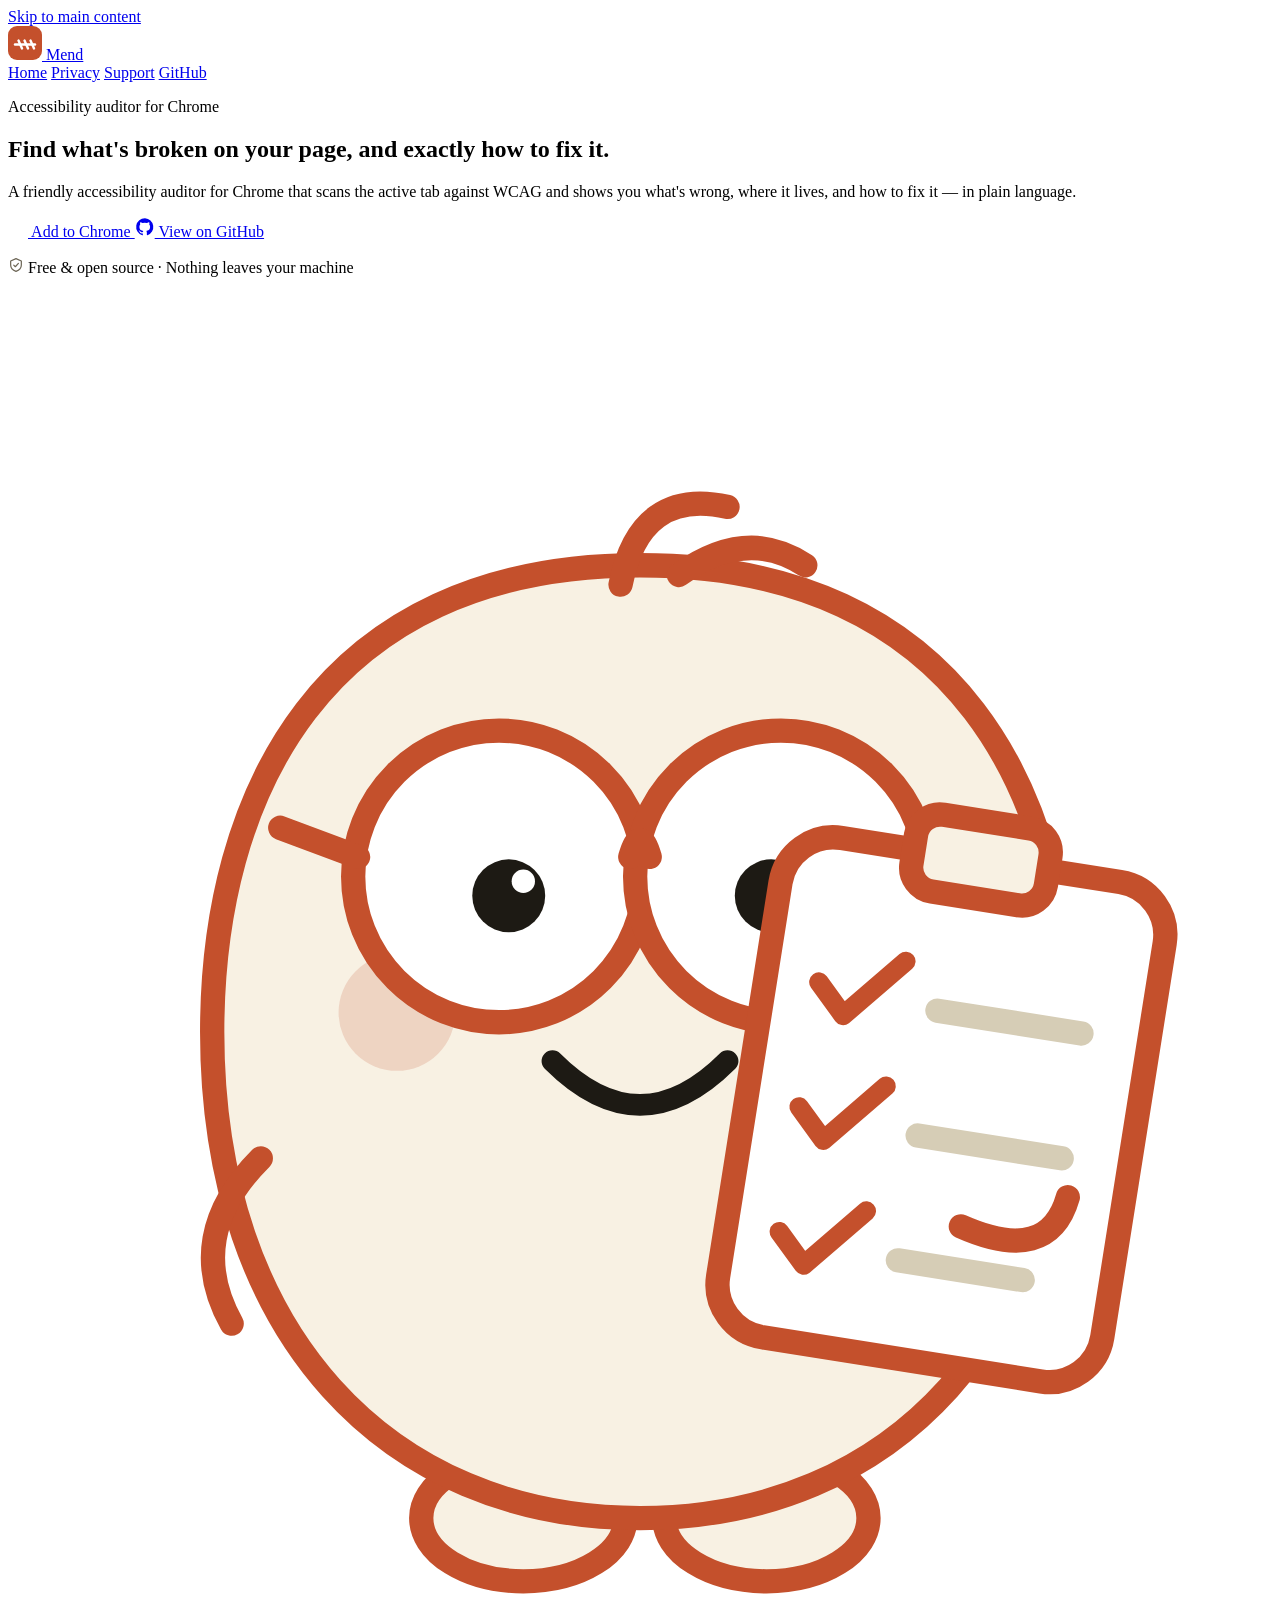
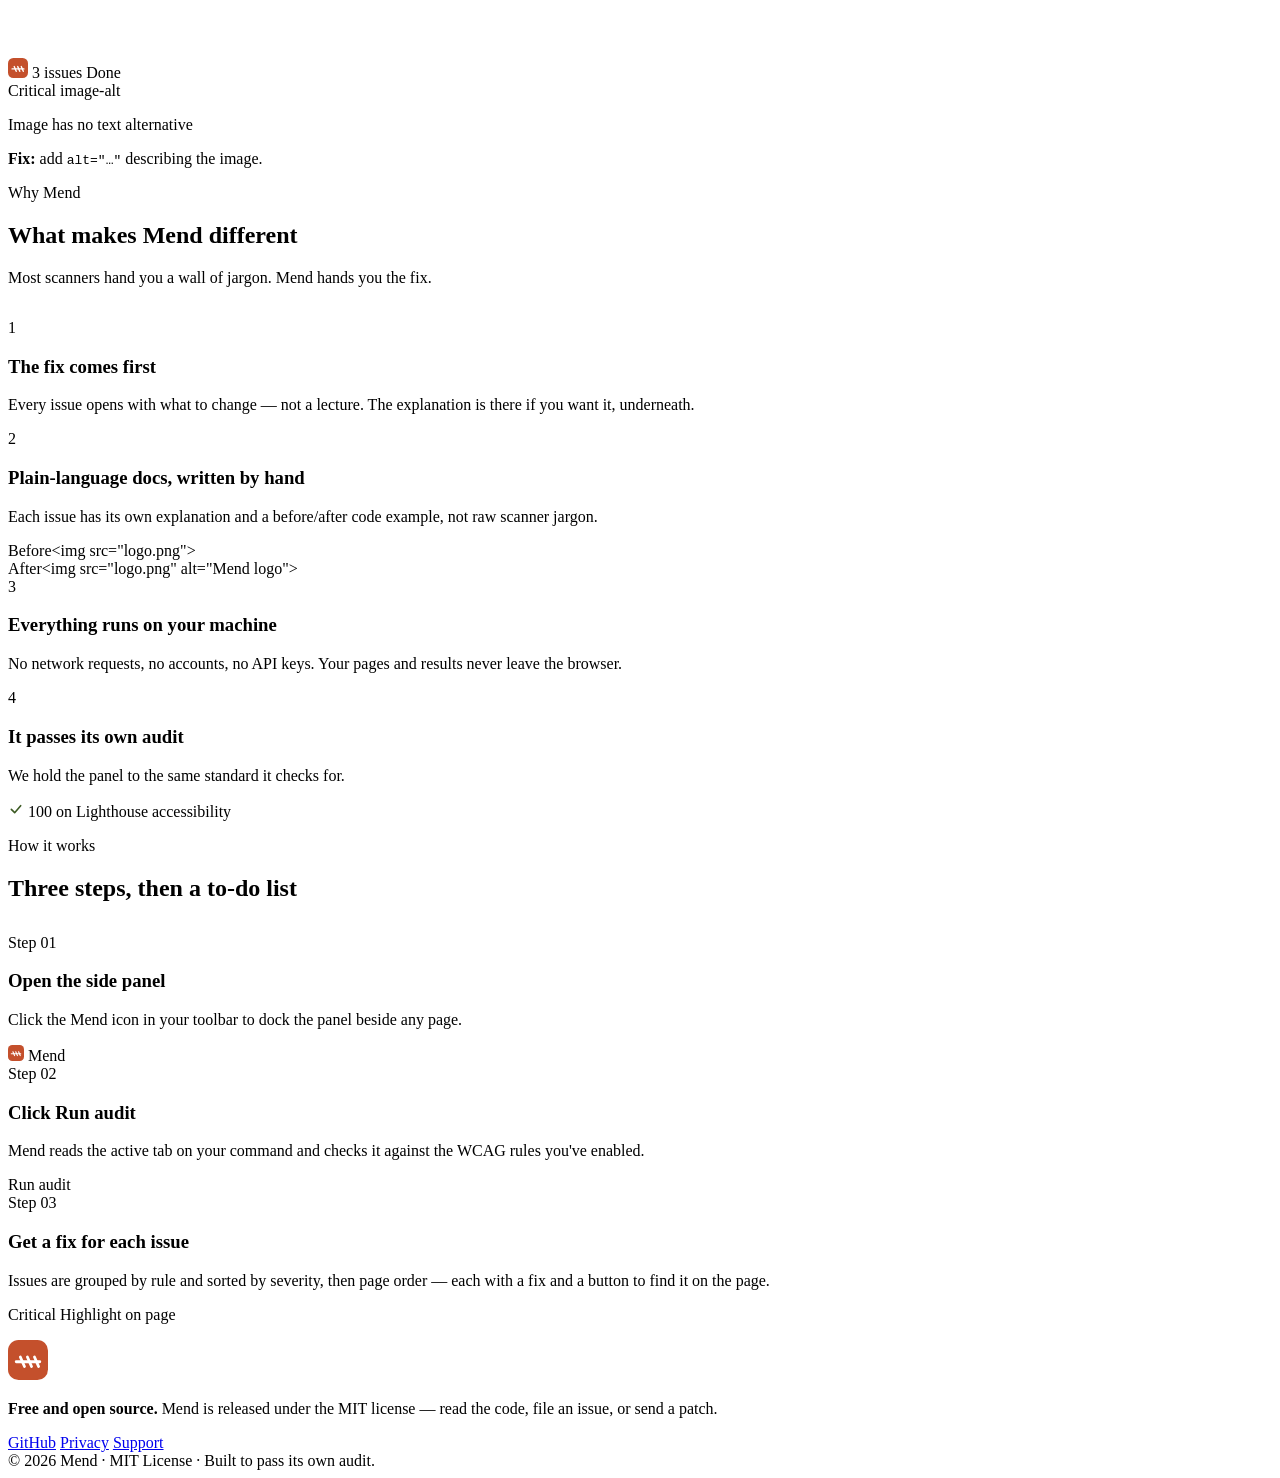
==== index-print.html @ 13b3299f "Publish real links and Chrome Web Store CTA. Replace placeholder URLs across the site, set the priva" ====
<!doctype html>
<html lang="en">
<head>
  <meta charset="utf-8">
  <meta name="viewport" content="width=device-width, initial-scale=1">
  <title>Mend — find what's broken on your page, and how to fix it</title>
  <meta name="description" content="Mend is a free, open-source Chrome extension that audits the page you're viewing against WCAG and shows you what's wrong, where it lives, and how to fix it — all on your machine.">
  <meta name="color-scheme" content="light">
  <link rel="stylesheet" href="styles.css">
  <style>
    /* ---- Print-optimized layout ---- */
    @page { size: A4 portrait; margin: 14mm; }

    @media print {
      html { scroll-behavior: auto; }
      *, *::before, *::after {
        -webkit-print-color-adjust: exact !important;
        print-color-adjust: exact !important;
        transition: none !important;
        animation: none !important;
      }
      body {
        background: #fbf8f0 !important;
        background-image: none !important;
        font-size: 11pt;
      }
      .skip-link { display: none !important; }

      /* header: static, no sticky/blur, no page-repeat */
      .site-header {
        position: static !important;
        backdrop-filter: none !important;
        background: #fbf8f0 !important;
        break-inside: avoid;
        break-after: avoid;
      }

      /* keep blocks intact across page breaks */
      .hero, .feature, .step, .codeflip,
      .panel-mock, .site-footer__band, .site-footer__fine {
        break-inside: avoid;
      }
      h1, h2, h3 { break-after: avoid; }
      section[aria-labelledby="how-h"] { break-before: page; }

      /* let the audit card sit in flow rather than overlap Pip on the page */
      .hero__art-inner { min-height: 0; }
      .hero__pip { width: 220px; }
      .panel-mock--float {
        position: static !important;
        width: 100%;
        max-width: 280px;
        margin: -0.5rem auto 0;
      }

      .site-footer { background: #fbf8f0 !important; }
      a { color: var(--accent-text) !important; }
    }
  </style>
</head>
<body>
  <a class="skip-link" href="#main">Skip to main content</a>

  <header class="site-header">
    <div class="wrap site-header__inner">
      <a class="brand" href="index.html" aria-label="Mend — home">
        <span class="brand__mark" aria-hidden="true">
          <svg width="34" height="34" viewBox="0 0 34 34" fill="none">
            <rect width="34" height="34" rx="9" fill="#c4502c"/>
            <path d="M7 18.5 H27" stroke="#fff" stroke-width="2.4" stroke-linecap="round"/>
            <g stroke="#fff" stroke-width="2.4" stroke-linecap="round">
              <path d="M10.5 14.5 l3.5 8"/>
              <path d="M16.5 14.5 l3.5 8"/>
              <path d="M22.5 14.5 l3.5 8"/>
            </g>
          </svg>
        </span>
        <span>Mend</span>
      </a>
      <nav class="site-nav" aria-label="Primary">
        <a href="index.html" aria-current="page">Home</a>
        <a href="privacy.html">Privacy</a>
        <a href="support.html">Support</a>
        <a href="https://github.com/jpreecedev/mend-a11y">GitHub</a>
      </nav>
    </div>
  </header>

  <main id="main">

    <!-- HERO -->
    <section class="hero" aria-labelledby="hero-h">
      <div class="wrap hero__grid">
        <div class="hero__copy">
          <p class="eyebrow">Accessibility auditor for Chrome</p>
          <h1 id="hero-h">Find what's broken on your page, and exactly how to fix it.</h1>
          <p class="hero__sub">A friendly accessibility auditor for Chrome that scans the active tab against WCAG and shows you what's wrong, where it lives, and how to fix it — in plain language.</p>
          <div class="hero__cta">
            <a class="btn btn--primary btn--lg" href="https://chromewebstore.google.com/detail/mend-accessibility-audit/iihcbcolbnbbccohpcendeneofimpcmo">
              <svg width="20" height="20" viewBox="0 0 24 24" fill="none" aria-hidden="true">
                <circle cx="12" cy="12" r="9.2" stroke="#fff" stroke-width="1.8"/>
                <circle cx="12" cy="12" r="3.4" fill="#fff"/>
                <path d="M12 2.8 v6.2 M20 7.6 l-5.2 3 M5.6 19 l3.4-5.6" stroke="#fff" stroke-width="1.8" stroke-linecap="round"/>
              </svg>
              Add to Chrome
            </a>
            <a class="btn btn--ghost btn--lg" href="https://github.com/jpreecedev/mend-a11y">
              <svg width="20" height="20" viewBox="0 0 24 24" fill="currentColor" aria-hidden="true">
                <path d="M12 1.5A10.5 10.5 0 0 0 8.7 22c.5.1.7-.2.7-.5v-1.8c-2.9.6-3.5-1.4-3.5-1.4-.5-1.2-1.1-1.5-1.1-1.5-.9-.6.1-.6.1-.6 1 .1 1.5 1 1.5 1 .9 1.6 2.4 1.1 3 .9.1-.7.4-1.1.6-1.4-2.3-.3-4.7-1.1-4.7-5a4 4 0 0 1 1-2.7c-.1-.3-.5-1.4.1-2.8 0 0 .9-.3 2.8 1a9.6 9.6 0 0 1 5 0c1.9-1.3 2.8-1 2.8-1 .6 1.4.2 2.5.1 2.8a4 4 0 0 1 1 2.7c0 3.9-2.3 4.7-4.6 5 .4.3.7.9.7 1.9v2.8c0 .3.2.6.7.5A10.5 10.5 0 0 0 12 1.5Z"/>
              </svg>
              View on GitHub
            </a>
          </div>
          <p class="hero__note">
            <svg width="16" height="16" viewBox="0 0 24 24" fill="none" aria-hidden="true">
              <path d="M12 2.5 4 6v6c0 5 3.4 8 8 9.5 4.6-1.5 8-4.5 8-9.5V6l-8-3.5Z" stroke="#6c6555" stroke-width="1.8" stroke-linejoin="round"/>
              <path d="M8.6 12.2 11 14.6 15.6 9.6" stroke="#6c6555" stroke-width="1.8" stroke-linecap="round" stroke-linejoin="round"/>
            </svg>
            Free &amp; open source · Nothing leaves your machine
          </p>
        </div>

        <div class="hero__art">
          <div class="hero__art-inner">
            <svg class="pip hero__pip" viewBox="0 0 260 280" role="img" aria-labelledby="pipT pipD">
              <title id="pipT">Pip, the Mend inspector</title>
              <desc id="pipD">A small round character with big round glasses, holding a clipboard with a checklist.</desc>
              <g fill="#f8f1e3" stroke="#c4502c" stroke-width="5" stroke-linejoin="round">
                <ellipse cx="106" cy="252" rx="21" ry="13"/>
                <ellipse cx="156" cy="252" rx="21" ry="13"/>
              </g>
              <path d="M130 56 C 196 56 218 104 218 152 C 218 214 182 252 130 252 C 78 252 42 214 42 152 C 42 104 64 56 130 56 Z" fill="#f8f1e3" stroke="#c4502c" stroke-width="5" stroke-linejoin="round"/>
              <g fill="none" stroke="#c4502c" stroke-width="5" stroke-linecap="round">
                <path d="M126 60 q 4 -20 22 -16"/>
                <path d="M138 58 q 14 -10 26 -2"/>
              </g>
              <g fill="#c4502c" opacity=".18">
                <circle cx="80" cy="148" r="12"/>
                <circle cx="180" cy="148" r="12"/>
              </g>
              <g fill="#ffffff" stroke="#c4502c" stroke-width="5" stroke-linecap="round" stroke-linejoin="round">
                <circle cx="101" cy="120" r="30"/>
                <circle cx="159" cy="120" r="30"/>
              </g>
              <g fill="none" stroke="#c4502c" stroke-width="5" stroke-linecap="round">
                <path d="M128 116 q 2 -7 4 0"/>
                <path d="M72 116 L 56 110"/>
                <path d="M188 116 L 204 110"/>
              </g>
              <g fill="#1d1a14">
                <circle cx="103" cy="124" r="7.5"/>
                <circle cx="157" cy="124" r="7.5"/>
              </g>
              <g fill="#ffffff">
                <circle cx="106" cy="121" r="2.4"/>
                <circle cx="160" cy="121" r="2.4"/>
              </g>
              <path d="M112 158 q 18 18 36 0" fill="none" stroke="#1d1a14" stroke-width="4.5" stroke-linecap="round"/>
              <path d="M52 178 q -16 16 -6 34" fill="none" stroke="#c4502c" stroke-width="5" stroke-linecap="round"/>
              <g transform="rotate(9 192 168)">
                <rect x="152" y="116" width="80" height="104" rx="11" fill="#ffffff" stroke="#c4502c" stroke-width="5"/>
                <rect x="178" y="108" width="28" height="16" rx="5" fill="#f8f1e3" stroke="#c4502c" stroke-width="5"/>
                <g stroke-linecap="round" stroke-linejoin="round" fill="none">
                  <path d="M163 146 l 6 6 l 11 -13" stroke="#c4502c" stroke-width="4"/>
                  <path d="M163 172 l 6 6 l 11 -13" stroke="#c4502c" stroke-width="4"/>
                  <path d="M163 198 l 6 6 l 11 -13" stroke="#c4502c" stroke-width="4"/>
                </g>
                <g stroke="#d6cdb6" stroke-width="5" stroke-linecap="round">
                  <path d="M188 148 L 218 148"/>
                  <path d="M188 174 L 218 174"/>
                  <path d="M188 200 L 214 200"/>
                </g>
              </g>
              <path d="M196 192 q 18 8 22 -6" fill="none" stroke="#c4502c" stroke-width="5" stroke-linecap="round"/>
            </svg>

            <div class="panel-mock panel-mock--float" role="img" aria-label="Example of the Mend side panel: a critical image-alt issue, showing the fix first.">
              <div class="panel-mock__bar">
                <span class="brand__mark" aria-hidden="true">
                  <svg width="20" height="20" viewBox="0 0 34 34" fill="none">
                    <rect width="34" height="34" rx="9" fill="#c4502c"/>
                    <path d="M7 18.5 H27" stroke="#fff" stroke-width="2.4" stroke-linecap="round"/>
                    <g stroke="#fff" stroke-width="2.4" stroke-linecap="round"><path d="M10.5 14.5 l3.5 8"/><path d="M16.5 14.5 l3.5 8"/><path d="M22.5 14.5 l3.5 8"/></g>
                  </svg>
                </span>
                <span>3 issues</span>
                <span class="pass-pill"><span class="dot" style="background:#3c5a23"></span>Done</span>
              </div>
              <div class="panel-issue">
                <div class="panel-issue__top">
                  <span class="dot dot--critical" aria-hidden="true"></span>
                  <span class="panel-issue__sev panel-issue__sev--critical">Critical</span>
                  <span class="panel-issue__rule">image-alt</span>
                </div>
                <p class="panel-issue__title">Image has no text alternative</p>
                <p class="panel-issue__fix"><b>Fix:</b> add <code>alt="…"</code> describing the image.</p>
              </div>
            </div>
          </div>
        </div>
      </div>
    </section>

    <!-- DIFFERENTIATORS -->
    <section class="section" aria-labelledby="diff-h">
      <div class="wrap">
        <p class="eyebrow">Why Mend</p>
        <h2 id="diff-h">What makes Mend different</h2>
        <p class="lede">Most scanners hand you a wall of jargon. Mend hands you the fix.</p>

        <div class="feature-grid" style="margin-top:2rem">
          <div class="feature">
            <span class="feature__num" aria-hidden="true">1</span>
            <h3>The fix comes first</h3>
            <p>Every issue opens with what to change — not a lecture. The explanation is there if you want it, underneath.</p>
          </div>
          <div class="feature">
            <span class="feature__num" aria-hidden="true">2</span>
            <h3>Plain-language docs, written by hand</h3>
            <p>Each issue has its own explanation and a before/after code example, not raw scanner jargon.</p>
            <div class="codeflip" aria-hidden="true">
              <div class="codeflip__row codeflip__row--before"><span class="codeflip__tag">Before</span><span>&lt;img src="logo.png"&gt;</span></div>
              <div class="codeflip__row codeflip__row--after"><span class="codeflip__tag">After</span><span>&lt;img src="logo.png" alt="Mend logo"&gt;</span></div>
            </div>
          </div>
          <div class="feature">
            <span class="feature__num" aria-hidden="true">3</span>
            <h3>Everything runs on your machine</h3>
            <p>No network requests, no accounts, no API keys. Your pages and results never leave the browser.</p>
          </div>
          <div class="feature">
            <span class="feature__num" aria-hidden="true">4</span>
            <h3>It passes its own audit</h3>
            <p>We hold the panel to the same standard it checks for.</p>
            <div class="feature__extra">
              <span class="pass-pill">
                <svg width="16" height="16" viewBox="0 0 24 24" fill="none" aria-hidden="true">
                  <path d="M5 12.5 10 17.5 19 7" stroke="#3c5a23" stroke-width="2.4" stroke-linecap="round" stroke-linejoin="round"/>
                </svg>
                100 on Lighthouse accessibility
              </span>
            </div>
          </div>
        </div>
      </div>
    </section>

    <!-- HOW IT WORKS -->
    <section class="section section--tight" aria-labelledby="how-h" style="background:var(--surface);border-block:1px solid var(--border)">
      <div class="wrap">
        <p class="eyebrow">How it works</p>
        <h2 id="how-h">Three steps, then a to-do list</h2>

        <ol class="steps" style="margin-top:2rem;list-style:none;padding:0">
          <li class="step">
            <span class="step__n">Step 01</span>
            <h3>Open the side panel</h3>
            <p>Click the Mend icon in your toolbar to dock the panel beside any page.</p>
            <div class="step__demo">
              <span class="mini-btn" aria-hidden="true">
                <span class="brand__mark"><svg width="16" height="16" viewBox="0 0 34 34"><rect width="34" height="34" rx="9" fill="#c4502c"/><path d="M7 18.5 H27" stroke="#fff" stroke-width="2.4" stroke-linecap="round"/><g stroke="#fff" stroke-width="2.4" stroke-linecap="round"><path d="M10.5 14.5 l3.5 8"/><path d="M16.5 14.5 l3.5 8"/><path d="M22.5 14.5 l3.5 8"/></g></svg></span>
                Mend
              </span>
            </div>
          </li>
          <li class="step">
            <span class="step__n">Step 02</span>
            <h3>Click Run audit</h3>
            <p>Mend reads the active tab on your command and checks it against the WCAG rules you've enabled.</p>
            <div class="step__demo">
              <span class="mini-btn mini-btn--accent" aria-hidden="true">Run audit</span>
            </div>
          </li>
          <li class="step">
            <span class="step__n">Step 03</span>
            <h3>Get a fix for each issue</h3>
            <p>Issues are grouped by rule and sorted by severity, then page order — each with a fix and a button to find it on the page.</p>
            <div class="step__demo">
              <span class="mini-btn" aria-hidden="true"><span class="dot dot--critical"></span>Critical</span>
              <span class="mini-btn" aria-hidden="true">Highlight on page</span>
            </div>
          </li>
        </ol>
      </div>
    </section>

  </main>

  <footer class="site-footer">
    <div class="wrap site-footer__band">
      <div class="site-footer__lead">
        <span class="brand__mark" aria-hidden="true">
          <svg width="40" height="40" viewBox="0 0 34 34" fill="none">
            <rect width="34" height="34" rx="9" fill="#c4502c"/>
            <path d="M7 18.5 H27" stroke="#fff" stroke-width="2.4" stroke-linecap="round"/>
            <g stroke="#fff" stroke-width="2.4" stroke-linecap="round"><path d="M10.5 14.5 l3.5 8"/><path d="M16.5 14.5 l3.5 8"/><path d="M22.5 14.5 l3.5 8"/></g>
          </svg>
        </span>
        <p><strong>Free and open source.</strong> Mend is released under the MIT license — read the code, file an issue, or send a patch.</p>
      </div>
      <nav class="footer-links" aria-label="Footer">
        <a href="https://github.com/jpreecedev/mend-a11y">GitHub</a>
        <a href="privacy.html">Privacy</a>
        <a href="support.html">Support</a>
      </nav>
    </div>
    <div class="wrap site-footer__fine">
      <p style="margin:0">© <span>2026</span> Mend · MIT License · Built to pass its own audit.</p>
    </div>
  </footer>

  <script>
    (function () {
      function go() { setTimeout(function () { window.print(); }, 500); }
      if (document.fonts && document.fonts.ready) {
        document.fonts.ready.then(function () {
          if (document.readyState === 'complete') go();
          else window.addEventListener('load', go);
        });
      } else {
        window.addEventListener('load', go);
      }
    })();
  </script>

</body>
</html>
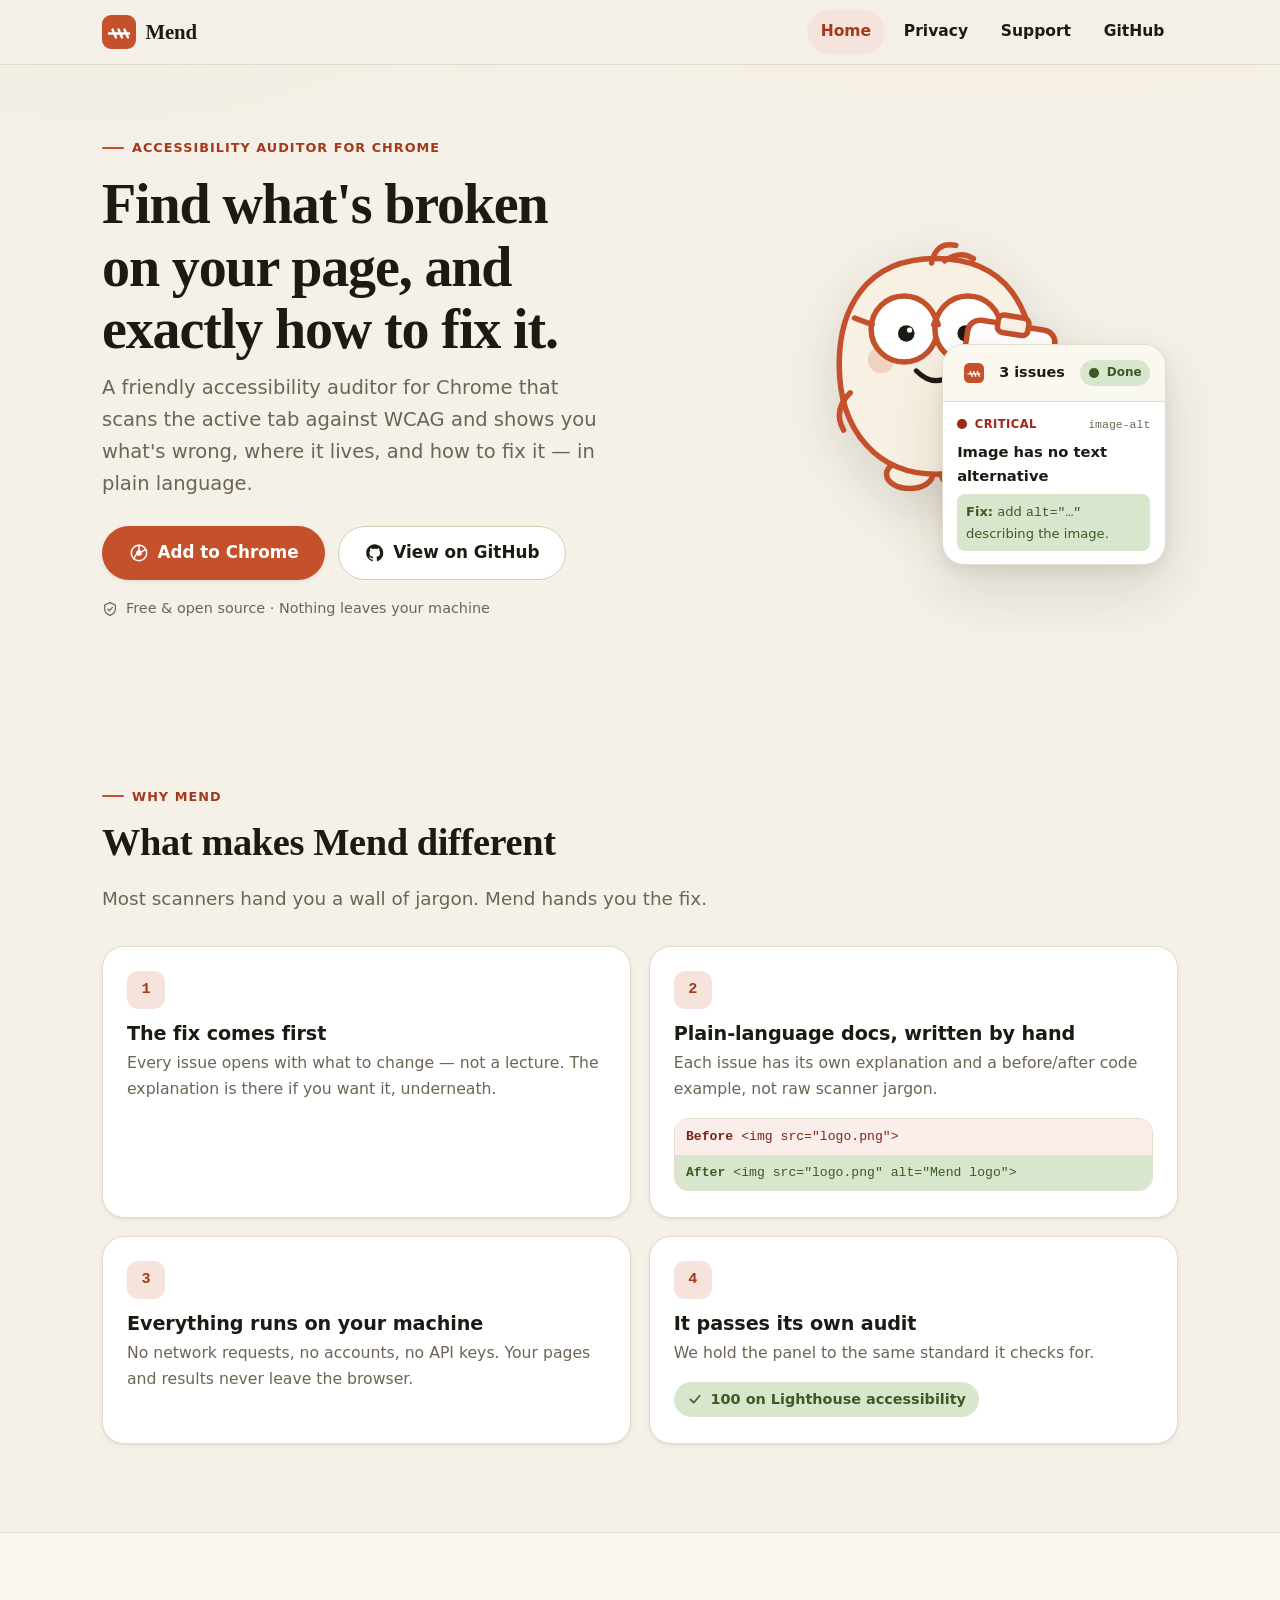
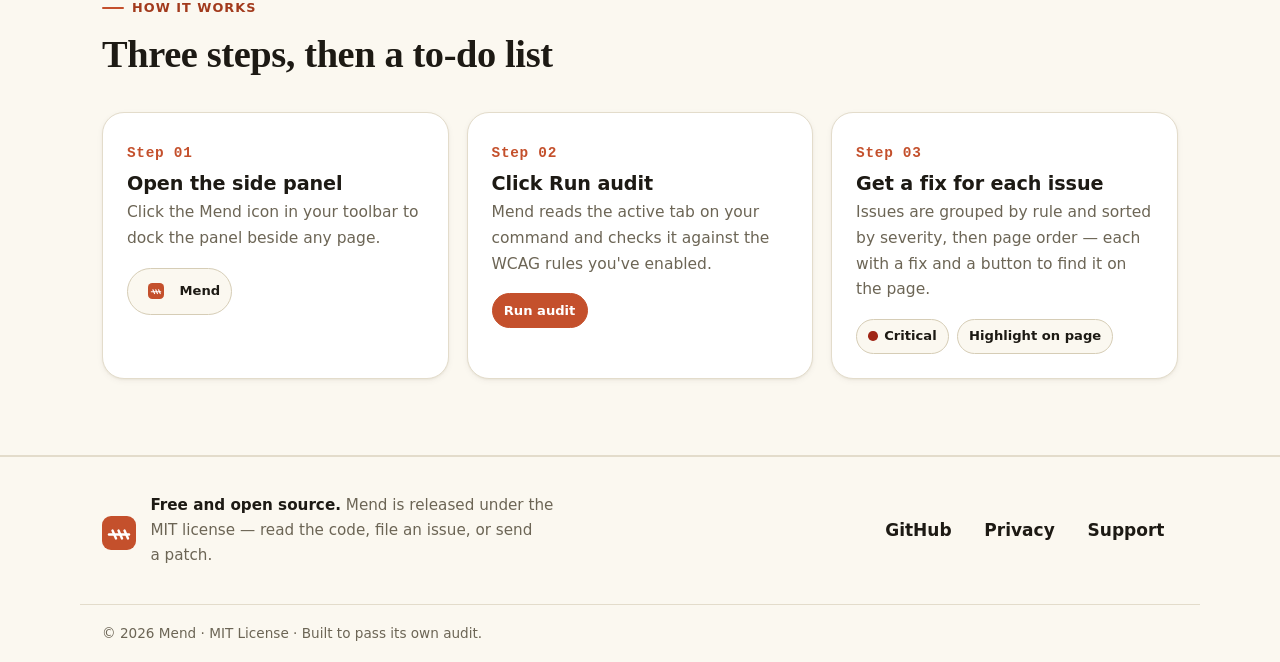
==== commit 43af4217: "Fix mobile nav layout and polish support page UI. Stack nav links below the logo on narrow viewports" ====
--- a/index-print.html
+++ b/index-print.html
@@ -6,6 +6,7 @@
   <title>Mend — find what's broken on your page, and how to fix it</title>
   <meta name="description" content="Mend is a free, open-source Chrome extension that audits the page you're viewing against WCAG and shows you what's wrong, where it lives, and how to fix it — all on your machine.">
   <meta name="color-scheme" content="light">
+  <link rel="icon" href="favicon.svg" type="image/svg+xml">
   <link rel="stylesheet" href="styles.css">
   <style>
     /* ---- Print-optimized layout ---- */
@@ -171,7 +172,6 @@
                   <path d="M188 200 L 214 200"/>
                 </g>
               </g>
-              <path d="M196 192 q 18 8 22 -6" fill="none" stroke="#c4502c" stroke-width="5" stroke-linecap="round"/>
             </svg>
 
             <div class="panel-mock panel-mock--float" role="img" aria-label="Example of the Mend side panel: a critical image-alt issue, showing the fix first.">
--- a/styles.css
+++ b/styles.css
@@ -0,0 +1,622 @@
+/* ============================================================
+   Mend — shared stylesheet
+   Aesthetic: "Paper & Rust" — warm, hand-crafted, calm.
+   Built to pass its own audit: WCAG 2.1 AA.
+   ============================================================ */
+
+/* ---- Design tokens ------------------------------------------------ */
+:root {
+  /* Surfaces */
+  --bg:        #f5f1e8;   /* parchment */
+  --surface:   #fbf8f0;   /* page */
+  --raised:    #ffffff;   /* raised surface */
+  --border:    #e3dccb;
+  --border-strong: #d6cdb6;
+
+  /* Ink */
+  --text:      #1d1a14;   /* near-black, warm cast */
+  --muted:     #6c6555;   /* 5.1:1 on parchment */
+
+  /* Brand */
+  --accent:        #c4502c;  /* rust — fills / white-on-rust only */
+  --accent-text:   #a23a1c;  /* darker rust — links & inline text (5.9:1) */
+  --accent-hover:  #9c3d20;
+  --accent-soft:   #f6e4dc;  /* rust tint for chips */
+
+  /* Pass / success */
+  --pass-text: #3c5a23;
+  --pass-bg:   #d8e6cd;
+
+  /* Severity flourishes */
+  --sev-critical: #a02616;
+  --sev-serious:  #9c4308;
+  --sev-moderate: #735100;
+  --sev-minor:    #5a5340;
+
+  /* Type */
+  --font-display: "Iowan Old Style", "Palatino Linotype", Palatino, "Book Antiqua", Georgia, serif;
+  --font-sans: system-ui, -apple-system, BlinkMacSystemFont, "Segoe UI", Roboto, "Helvetica Neue", Arial, sans-serif;
+  --font-mono: ui-monospace, SFMono-Regular, "SF Mono", Menlo, Consolas, "Liberation Mono", monospace;
+
+  /* Radius */
+  --r-sm: 8px;
+  --r:    14px;
+  --r-lg: 22px;
+  --r-pill: 999px;
+
+  /* Shadows — warm-tinted */
+  --shadow-sm: 0 1px 2px rgba(60, 44, 24, .06), 0 2px 6px rgba(60, 44, 24, .05);
+  --shadow:    0 2px 4px rgba(60, 44, 24, .06), 0 10px 28px rgba(60, 44, 24, .10);
+  --shadow-lg: 0 6px 14px rgba(60, 44, 24, .08), 0 24px 60px rgba(60, 44, 24, .14);
+
+  /* Layout */
+  --maxw: 1120px;
+  --maxw-prose: 720px;
+}
+
+/* ---- Reset / base ------------------------------------------------- */
+*, *::before, *::after { box-sizing: border-box; }
+
+html {
+  -webkit-text-size-adjust: 100%;
+  scroll-behavior: smooth;
+}
+
+body {
+  margin: 0;
+  background: var(--bg);
+  color: var(--text);
+  font-family: var(--font-sans);
+  font-size: 1.0625rem;            /* 17px */
+  line-height: 1.65;
+  -webkit-font-smoothing: antialiased;
+  text-rendering: optimizeLegibility;
+  /* faint paper warmth at the top — purely cosmetic, behind everything */
+  background-image:
+    radial-gradient(1200px 520px at 78% -8%, rgba(196, 80, 44, .055), transparent 70%),
+    radial-gradient(900px 480px at 8% -4%, rgba(115, 81, 0, .035), transparent 65%);
+  background-repeat: no-repeat;
+}
+
+img, svg { max-width: 100%; }
+img { height: auto; }
+
+h1, h2, h3 {
+  font-family: var(--font-display);
+  font-weight: 600;
+  line-height: 1.12;
+  letter-spacing: -0.01em;
+  color: var(--text);
+  margin: 0 0 .5em;
+  text-wrap: balance;
+}
+h1 { font-size: clamp(2.25rem, 5.2vw, 3.5rem); letter-spacing: -0.02em; }
+h2 { font-size: clamp(1.7rem, 3.4vw, 2.4rem); }
+h3 { font-size: 1.2rem; font-family: var(--font-sans); font-weight: 650; letter-spacing: -0.005em; }
+
+p { margin: 0 0 1rem; text-wrap: pretty; }
+
+a { color: var(--accent-text); text-decoration-thickness: 1.5px; text-underline-offset: 2px; }
+a:hover { color: var(--accent-hover); }
+
+ul, ol { margin: 0 0 1rem; padding-left: 1.25rem; }
+li { margin: .25rem 0; }
+
+code, kbd, pre { font-family: var(--font-mono); }
+
+/* ---- Accessibility utilities ------------------------------------- */
+
+/* Visible focus on every interactive element */
+:where(a, button, summary, input, [tabindex]):focus-visible {
+  outline: 3px solid var(--accent);
+  outline-offset: 3px;
+  border-radius: 4px;
+}
+
+/* Skip link */
+.skip-link {
+  position: absolute;
+  left: 12px;
+  top: -60px;
+  z-index: 100;
+  background: var(--text);
+  color: var(--surface);
+  padding: .65rem 1rem;
+  border-radius: var(--r-sm);
+  font-weight: 600;
+  text-decoration: none;
+  transition: top .15s ease;
+}
+.skip-link:focus { top: 12px; color: var(--surface); }
+
+.visually-hidden {
+  position: absolute !important;
+  width: 1px; height: 1px;
+  padding: 0; margin: -1px;
+  overflow: hidden; clip: rect(0 0 0 0);
+  white-space: nowrap; border: 0;
+}
+
+@media (prefers-reduced-motion: reduce) {
+  html { scroll-behavior: auto; }
+  *, *::before, *::after {
+    animation-duration: .001ms !important;
+    animation-iteration-count: 1 !important;
+    transition-duration: .001ms !important;
+  }
+}
+
+/* ---- Layout ------------------------------------------------------- */
+.wrap {
+  width: 100%;
+  max-width: var(--maxw);
+  margin-inline: auto;
+  padding-inline: 22px;
+}
+
+.section { padding-block: clamp(3rem, 7vw, 5.5rem); }
+.section--tight { padding-block: clamp(2.25rem, 5vw, 3.5rem); }
+
+.eyebrow {
+  display: inline-flex;
+  align-items: center;
+  gap: .5rem;
+  font-family: var(--font-sans);
+  font-size: .8rem;
+  font-weight: 650;
+  letter-spacing: .08em;
+  text-transform: uppercase;
+  color: var(--accent-text);
+  margin: 0 0 .9rem;
+}
+.eyebrow::before {
+  content: "";
+  width: 22px; height: 2px;
+  background: var(--accent);
+  border-radius: 2px;
+}
+
+.lede { font-size: 1.15rem; color: var(--muted); max-width: 56ch; }
+
+/* ---- Header / nav ------------------------------------------------- */
+.site-header {
+  position: sticky;
+  top: 0;
+  z-index: 50;
+  background: color-mix(in srgb, var(--bg) 88%, transparent);
+  backdrop-filter: saturate(1.1) blur(8px);
+  border-bottom: 1px solid var(--border);
+}
+.site-header__inner {
+  display: flex;
+  align-items: center;
+  justify-content: space-between;
+  gap: 1rem;
+  min-height: 64px;
+}
+
+.brand {
+  display: inline-flex;
+  align-items: center;
+  gap: .6rem;
+  font-family: var(--font-display);
+  font-weight: 600;
+  font-size: 1.3rem;
+  letter-spacing: -0.01em;
+  color: var(--text);
+  text-decoration: none;
+}
+.brand:hover { color: var(--text); }
+.brand__mark {
+  width: 34px; height: 34px;
+  flex: none;
+  display: grid;
+  place-items: center;
+}
+
+.site-nav {
+  display: flex;
+  align-items: center;
+  gap: .35rem;
+  flex-wrap: nowrap;
+}
+.site-nav a {
+  display: inline-flex;
+  align-items: center;
+  min-height: 44px;
+  padding: 0 .85rem;
+  border-radius: var(--r-pill);
+  color: var(--text);
+  text-decoration: none;
+  font-weight: 550;
+  font-size: .97rem;
+}
+.site-nav a:hover { background: color-mix(in srgb, var(--accent) 9%, transparent); color: var(--accent-text); }
+.site-nav a[aria-current="page"] {
+  color: var(--accent-text);
+  background: var(--accent-soft);
+}
+
+/* ---- Buttons ------------------------------------------------------ */
+.btn {
+  display: inline-flex;
+  align-items: center;
+  justify-content: center;
+  gap: .55rem;
+  min-height: 48px;
+  padding: 0 1.3rem;
+  border-radius: var(--r-pill);
+  font-family: var(--font-sans);
+  font-weight: 650;
+  font-size: 1rem;
+  text-decoration: none;
+  cursor: pointer;
+  border: 1.5px solid transparent;
+  transition: transform .12s ease, box-shadow .15s ease, background .15s ease, border-color .15s ease;
+}
+.btn svg { flex: none; }
+
+.btn--primary {
+  background: var(--accent);
+  color: #fff;
+  box-shadow: var(--shadow-sm);
+}
+.btn--primary:hover { background: var(--accent-hover); color: #fff; transform: translateY(-1px); box-shadow: var(--shadow); }
+.btn--primary:active { transform: translateY(0); }
+
+.btn--ghost {
+  background: var(--raised);
+  color: var(--text);
+  border-color: var(--border-strong);
+}
+.btn--ghost:hover { color: var(--text); border-color: var(--accent); background: var(--surface); transform: translateY(-1px); }
+
+.btn--lg { min-height: 54px; padding: 0 1.6rem; font-size: 1.05rem; }
+
+/* ---- Cards -------------------------------------------------------- */
+.card {
+  background: var(--raised);
+  border: 1px solid var(--border);
+  border-radius: var(--r-lg);
+  padding: 1.6rem 1.6rem 1.7rem;
+  box-shadow: var(--shadow-sm);
+}
+
+/* ---- Chips / badges ---------------------------------------------- */
+.chip {
+  display: inline-flex;
+  align-items: center;
+  gap: .45rem;
+  padding: .3rem .7rem;
+  border-radius: var(--r-pill);
+  font-size: .82rem;
+  font-weight: 600;
+  background: var(--surface);
+  border: 1px solid var(--border);
+  color: var(--muted);
+}
+.dot { width: .6rem; height: .6rem; border-radius: 50%; flex: none; }
+.dot--critical { background: var(--sev-critical); }
+.dot--serious  { background: var(--sev-serious); }
+.dot--moderate { background: var(--sev-moderate); }
+.dot--minor    { background: var(--sev-minor); }
+
+.pass-pill {
+  display: inline-flex;
+  align-items: center;
+  gap: .5rem;
+  padding: .35rem .8rem;
+  border-radius: var(--r-pill);
+  background: var(--pass-bg);
+  color: var(--pass-text);
+  font-weight: 650;
+  font-size: .9rem;
+}
+
+/* ---- Footer ------------------------------------------------------- */
+.site-footer {
+  border-top: 1px solid var(--border);
+  background: var(--surface);
+}
+.site-footer__band {
+  display: flex;
+  align-items: center;
+  justify-content: space-between;
+  flex-wrap: wrap;
+  gap: 1.25rem;
+  padding-block: 2.25rem;
+}
+.site-footer__lead { display: flex; align-items: center; gap: .9rem; }
+.site-footer__lead p { margin: 0; color: var(--muted); font-size: .95rem; max-width: 42ch; }
+.site-footer__lead strong { color: var(--text); }
+.footer-links { display: flex; flex-wrap: wrap; gap: .35rem; }
+.footer-links a {
+  display: inline-flex;
+  align-items: center;
+  min-height: 44px;
+  padding: 0 .85rem;
+  border-radius: var(--r-pill);
+  color: var(--text);
+  text-decoration: none;
+  font-weight: 550;
+}
+.footer-links a:hover { background: color-mix(in srgb, var(--accent) 9%, transparent); color: var(--accent-text); }
+.site-footer__fine {
+  border-top: 1px solid var(--border);
+  padding-block: 1.1rem;
+  color: var(--muted);
+  font-size: .85rem;
+}
+
+/* ---- Pip illustration sizing ------------------------------------- */
+.pip { display: block; height: auto; }
+
+/* ============================================================
+   Home page
+   ============================================================ */
+.hero { padding-top: clamp(2.5rem, 5vw, 4rem); padding-bottom: clamp(2rem, 5vw, 4rem); }
+.hero__grid {
+  display: grid;
+  grid-template-columns: 1fr;
+  gap: clamp(2rem, 5vw, 3.5rem);
+  align-items: center;
+}
+.hero__copy h1 { margin-bottom: .65rem; }
+.hero__sub { font-size: 1.18rem; color: var(--muted); max-width: 40ch; margin-bottom: 1.6rem; }
+.hero__cta { display: flex; flex-wrap: wrap; gap: .8rem; align-items: center; }
+.hero__note { margin: 1.1rem 0 0; font-size: .9rem; color: var(--muted); display: inline-flex; align-items: center; gap: .5rem; }
+
+/* hero art: Pip + floating audit panel */
+.hero__art { position: relative; display: grid; place-items: center; }
+.hero__art-inner { position: relative; width: min(100%, 440px); min-height: 360px; }
+.hero__pip {
+  width: min(88%, 286px);
+  display: block;
+  margin: 0 auto;
+  filter: drop-shadow(0 18px 28px rgba(60,44,24,.16));
+}
+
+.panel-mock {
+  background: var(--raised);
+  border: 1px solid var(--border);
+  border-radius: var(--r-lg);
+  box-shadow: var(--shadow-lg);
+  overflow: hidden;
+  width: 290px;
+}
+.panel-mock--float {
+  position: absolute;
+  right: -10px;
+  bottom: -8px;
+  width: 224px;
+}
+.panel-mock__bar {
+  display: flex; align-items: center; gap: .5rem;
+  padding: .7rem .9rem;
+  border-bottom: 1px solid var(--border);
+  background: var(--surface);
+  font-weight: 650; font-size: .9rem;
+}
+.panel-mock__bar .pass-pill { margin-left: auto; padding: .2rem .55rem; font-size: .75rem; }
+.panel-issue { padding: .8rem .9rem; border-bottom: 1px solid var(--border); }
+.panel-issue:last-child { border-bottom: 0; }
+.panel-issue__top { display: flex; align-items: center; gap: .5rem; margin-bottom: .4rem; }
+.panel-issue__sev { font-size: .72rem; font-weight: 700; letter-spacing: .04em; text-transform: uppercase; }
+.panel-issue__sev--critical { color: var(--sev-critical); }
+.panel-issue__sev--serious  { color: var(--sev-serious); }
+.panel-issue__rule { margin-left: auto; font-family: var(--font-mono); font-size: .72rem; color: var(--muted); }
+.panel-issue__title { font-weight: 600; font-size: .92rem; margin: 0 0 .35rem; }
+.panel-issue__fix {
+  font-size: .82rem; color: var(--pass-text);
+  background: var(--pass-bg); border-radius: var(--r-sm);
+  padding: .4rem .55rem; margin: 0;
+}
+.panel-issue__fix b { color: var(--pass-text); }
+
+/* Differentiators */
+.feature-grid {
+  display: grid;
+  grid-template-columns: 1fr;
+  gap: 1.1rem;
+}
+.feature {
+  background: var(--raised);
+  border: 1px solid var(--border);
+  border-radius: var(--r-lg);
+  padding: 1.5rem 1.5rem 1.6rem;
+  box-shadow: var(--shadow-sm);
+}
+.feature__num {
+  display: inline-grid; place-items: center;
+  width: 38px; height: 38px;
+  border-radius: 11px;
+  background: var(--accent-soft);
+  color: var(--accent-text);
+  font-family: var(--font-mono);
+  font-weight: 700;
+  font-size: .95rem;
+  margin-bottom: .9rem;
+}
+.feature h3 { margin-bottom: .35rem; }
+.feature p { margin: 0; color: var(--muted); font-size: .98rem; }
+.feature__extra { margin-top: 1rem; }
+
+.codeflip {
+  margin-top: 1rem;
+  border: 1px solid var(--border);
+  border-radius: var(--r);
+  overflow: hidden;
+  font-family: var(--font-mono);
+  font-size: .82rem;
+  line-height: 1.5;
+}
+.codeflip__row { display: flex; gap: .5rem; padding: .5rem .7rem; align-items: baseline; }
+.codeflip__row--before { background: #fbeeea; color: #7a2417; }
+.codeflip__row--after  { background: var(--pass-bg); color: var(--pass-text); }
+.codeflip__tag { font-weight: 700; flex: none; }
+
+/* How it works */
+.steps {
+  display: grid;
+  grid-template-columns: 1fr;
+  gap: 1.1rem;
+  counter-reset: step;
+}
+.step {
+  background: var(--raised);
+  border: 1px solid var(--border);
+  border-radius: var(--r-lg);
+  padding: 1.5rem;
+  box-shadow: var(--shadow-sm);
+  position: relative;
+}
+.step__n {
+  font-family: var(--font-mono);
+  font-weight: 700;
+  color: var(--accent);
+  font-size: .9rem;
+  letter-spacing: .05em;
+}
+.step h3 { margin: .5rem 0 .35rem; }
+.step p { margin: 0; color: var(--muted); font-size: .97rem; }
+.step__demo {
+  margin-top: 1rem;
+  display: flex; align-items: center; gap: .5rem;
+  flex-wrap: wrap;
+}
+
+.mini-btn {
+  display: inline-flex; align-items: center; gap: .4rem;
+  padding: .35rem .7rem;
+  border-radius: var(--r-pill);
+  border: 1px solid var(--border-strong);
+  background: var(--surface);
+  font-size: .82rem; font-weight: 600; color: var(--text);
+}
+.mini-btn--accent { background: var(--accent); color: #fff; border-color: var(--accent); }
+
+/* ============================================================
+   Prose pages (Privacy / Support)
+   ============================================================ */
+.page-head { padding-top: clamp(2.5rem, 5vw, 3.5rem); padding-bottom: 1rem; }
+.page-head h1 { margin-bottom: .4rem; }
+.page-head .lede { margin: 0; }
+.page-meta { color: var(--muted); font-size: .92rem; margin-top: .4rem; }
+
+.prose { max-width: var(--maxw-prose); }
+.prose h2 { font-size: 1.45rem; margin-top: 2.2rem; }
+.prose h2:first-of-type { margin-top: 0; }
+.prose p { color: var(--text); }
+.prose p, .prose li { font-size: 1.05rem; }
+.prose strong { font-weight: 650; }
+
+.callout {
+  background: var(--raised);
+  border: 1px solid var(--border);
+  border-left: 4px solid var(--accent);
+  border-radius: var(--r);
+  padding: 1.1rem 1.25rem;
+  margin: 1.4rem 0;
+}
+.callout p:last-child { margin-bottom: 0; }
+
+/* FAQ — native <details>, fully keyboard operable */
+.faq { max-width: var(--maxw-prose); display: grid; gap: .8rem; }
+.faq details {
+  background: var(--raised);
+  border: 1px solid var(--border);
+  border-radius: var(--r);
+  box-shadow: var(--shadow-sm);
+}
+.faq summary {
+  list-style: none;
+  cursor: pointer;
+  padding: 1.05rem 1.2rem;
+  font-weight: 650;
+  font-size: 1.05rem;
+  display: flex;
+  align-items: center;
+  gap: .75rem;
+  border-radius: var(--r);
+}
+/* Inset ring — parent overflow would clip the global outline-offset */
+.faq summary:focus-visible {
+  outline: 3px solid var(--accent);
+  outline-offset: -3px;
+}
+.faq summary::-webkit-details-marker { display: none; }
+.faq summary .q-icon {
+  margin-left: auto;
+  flex: none;
+  width: 26px; height: 26px;
+  position: relative;
+  border-radius: 50%;
+  background: var(--accent-soft);
+  color: var(--accent-text);
+  transition: transform .2s ease;
+}
+.faq summary .q-icon::before,
+.faq summary .q-icon::after {
+  content: "";
+  position: absolute;
+  top: 50%; left: 50%;
+  translate: -50% -50%;
+  background: currentColor;
+  border-radius: 1px;
+}
+.faq summary .q-icon::before { width: 10px; height: 2px; }
+.faq summary .q-icon::after  { width: 2px; height: 10px; }
+.faq details[open] summary .q-icon { transform: rotate(45deg); }
+.faq .faq__body { padding: 0 1.2rem 1.15rem; color: var(--muted); }
+.faq .faq__body p { margin: 0; }
+
+.support-contact {
+  margin-top: 2.4rem;
+  display: flex;
+  align-items: center;
+  gap: 1.4rem;
+  flex-wrap: wrap;
+  background: var(--raised);
+  border: 1px solid var(--border);
+  border-radius: var(--r-lg);
+  padding: 1.5rem 1.7rem;
+  box-shadow: var(--shadow-sm);
+}
+.support-contact .pip { width: 96px; flex: none; }
+.support-contact h2 { margin: 0 0 .3rem; font-size: 1.3rem; }
+.support-contact p { margin: 0; color: var(--muted); }
+
+/* ---- Responsive --------------------------------------------------- */
+@media (max-width: 719px) {
+  .site-header__inner {
+    flex-wrap: wrap;
+    min-height: auto;
+    padding-block: .65rem;
+    row-gap: .5rem;
+  }
+  .site-nav {
+    flex: 1 1 100%;
+    justify-content: space-between;
+    gap: .25rem;
+  }
+  .site-nav a {
+    flex: 1 1 0;
+    justify-content: center;
+    padding-inline: .35rem;
+    font-size: .84rem;
+    min-height: 40px;
+    white-space: nowrap;
+  }
+
+  .hero__art-inner { min-height: 0; width: 100%; max-width: 360px; }
+  .hero__pip { width: 200px; margin: 0 auto; }
+  .panel-mock--float { position: static; width: 100%; max-width: 320px; margin: -1rem auto 0; }
+}
+@media (min-width: 720px) {
+  .feature-grid { grid-template-columns: 1fr 1fr; }
+  .steps { grid-template-columns: repeat(3, 1fr); }
+}
+@media (min-width: 900px) {
+  .hero__grid { grid-template-columns: 1.05fr .95fr; }
+  .hero__sub { font-size: 1.22rem; }
+}
